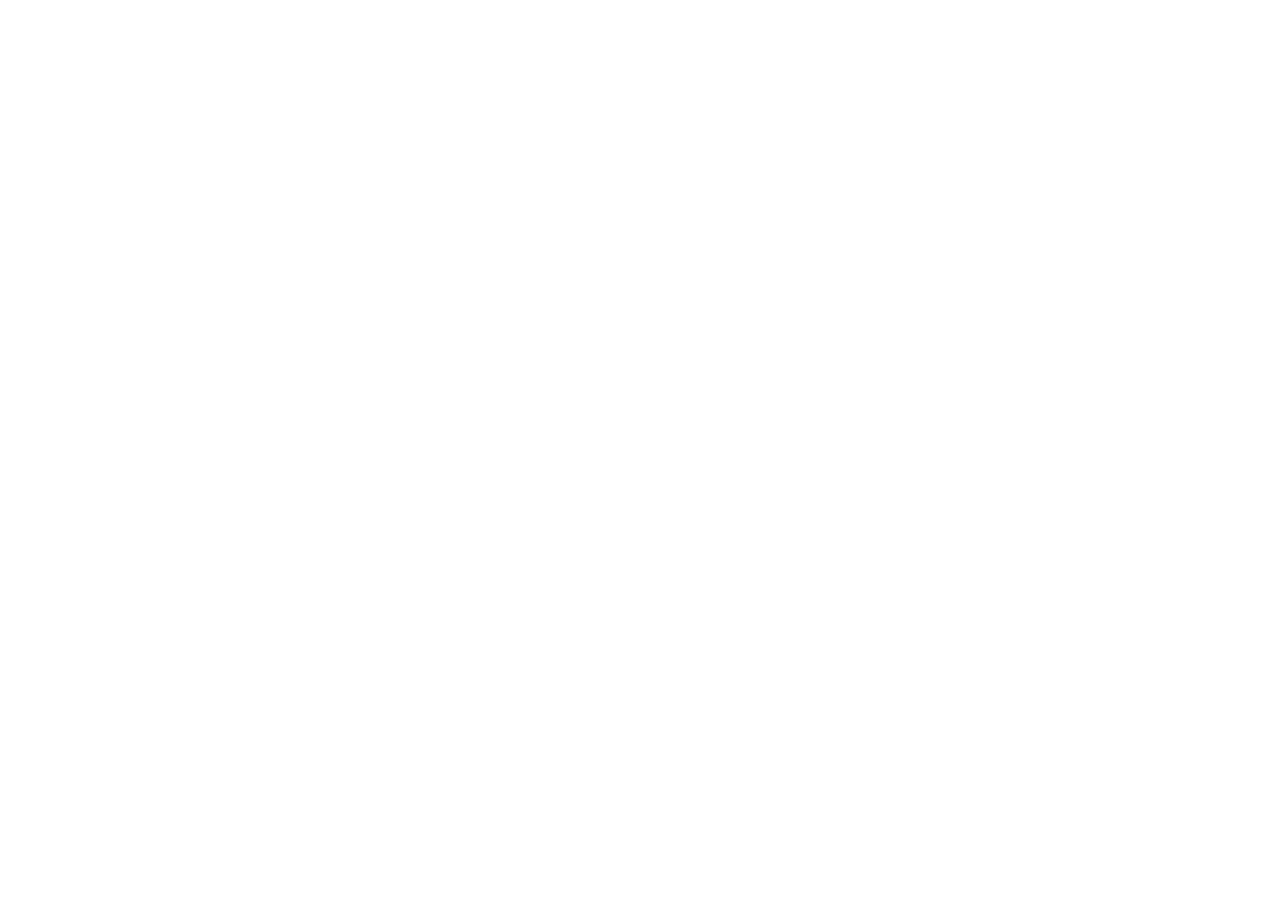
==== Beginner/Fylo beta sign up landing page/index.html @ f3df4bc3 "Initial commit" ====
<!DOCTYPE html>
<html lang="en">

<head>
   <meta charset="UTF-8">
   <meta name="viewport" content="width=device-width, initial-scale=1.0">
   <meta http-equiv="X-UA-Compatible" content="ie=edge">
   <link rel="stylesheet" href="CSS">
   <link rel="stylesheet" href="https://use.fontawesome.com/releases/v5.4.1/css/all.css">
   <title></title>
</head>

<body>
   
   <script src="./js/app.js"></script>
</body>

</html>
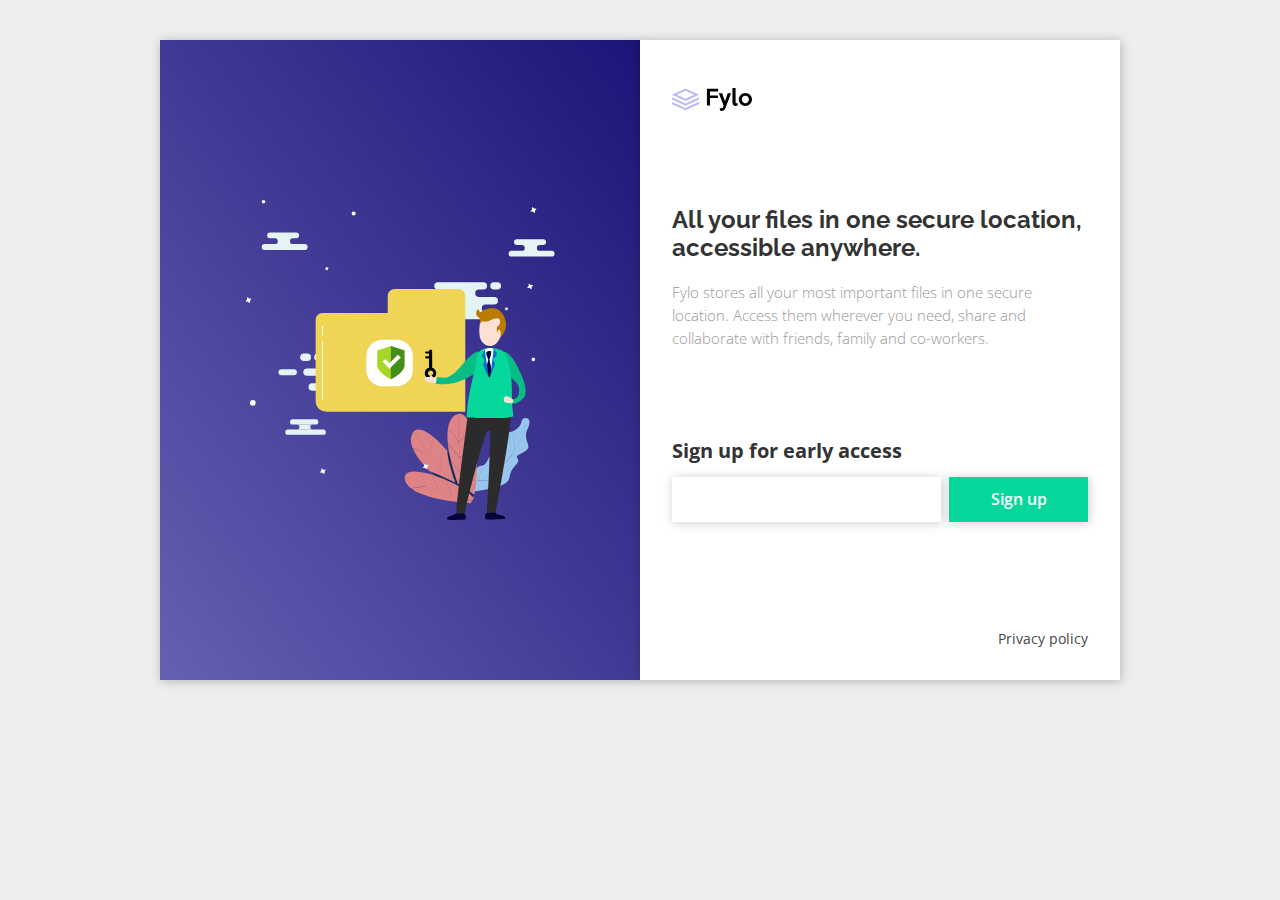
==== commit b2507677: "Mobile and desktop view" ====
--- a/Beginner/Fylo beta sign up landing page/index.html
+++ b/Beginner/Fylo beta sign up landing page/index.html
@@ -5,14 +5,75 @@
    <meta charset="UTF-8">
    <meta name="viewport" content="width=device-width, initial-scale=1.0">
    <meta http-equiv="X-UA-Compatible" content="ie=edge">
-   <link rel="stylesheet" href="CSS">
-   <link rel="stylesheet" href="https://use.fontawesome.com/releases/v5.4.1/css/all.css">
-   <title></title>
+   <link href="https://fonts.googleapis.com/css?family=Open+Sans:400,700|Raleway:700" rel="stylesheet">
+   <link rel="stylesheet" href="https://use.fontawesome.com/releases/v5.7.2/css/all.css" integrity="sha384-fnmOCqbTlWIlj8LyTjo7mOUStjsKC4pOpQbqyi7RrhN7udi9RwhKkMHpvLbHG9Sr"
+      crossorigin="anonymous">
+   <!-- End of fonts -->
+   <link rel="stylesheet" href="/normalize.css">
+   <link rel="stylesheet" href="css/styles.css">
+   <!-- End of styles -->
+   <title>Flylo Sign up page</title>
 </head>
 
 <body>
-   
-   <script src="./js/app.js"></script>
+   <main>
+      <div class="container">
+
+         <section class="content content--left">
+            <img class="content__illustration" src="./img/illustration-main.svg" alt="">
+         </section>
+         <!-- End of .content .content--left -->
+
+         <section class="content content--right">
+
+            <nav class="content__navigation">
+               <ul class="content__nav-ul">
+                  <li class="content__nav-li content__nav-li--left">
+                     <a href="#" class="content__nav-link"><img class="content__nav-img" src="./img/logo.svg" alt="Company logo"></a>
+                  </li>
+                  <li class="content__nav-li">
+                     <a href="#" class="content__nav-link" target="_blank"><i class="fab fa-twitter"></i></a>
+                  </li>
+                  <li class="content__nav-li">
+                     <a href="#" class="content__nav-link" target="_blank"><i class="fab fa-facebook-f"></i></a>
+                  </li>
+                  <li class="content__nav-li">
+                     <a href="#" class="content__nav-link" target="_blank"><i class="fas fa-envelope"></i></a>
+                  </li>
+               </ul>
+            </nav>
+            <!-- End of .conent__navigation -->
+
+            <section class="content__info">
+               <h2 class="heading content__info-title">All your files in one secure location, accessible anywhere.</h2>
+               <p class="paragraph content__info-text"> Fylo stores all your most important files in one secure
+                  location.
+                  Access them wherever you need, share and collaborate with friends,
+                  family and co-workers.</p>
+            </section>
+            <!-- End of .content__info -->
+
+            <section class="content__contact">
+               <form class="content__contact-form">
+                  <label class="content__contact-label" for="sign-up">Sign up for early access</label>
+                  <input type="text" id="sign-up" class="content__contact-input">
+                  <input type="submit" class="content__contact-submit" value="Sign up">
+               </form>
+            </section>
+            <!-- End of .content__contact -->
+
+            <footer class="content__footer">
+               <a href="#" class="content__footer-link" target="_blank">Privacy policy</a>
+            </footer>
+            <!-- End of .content__footer -->
+
+         </section>
+         <!-- End of .content .content--right -->
+
+      </div>
+      <!-- End of .container -->
+
+   </main>
 </body>
 
 </html>--- a/Beginner/Fylo beta sign up landing page/css/styles.css
+++ b/Beginner/Fylo beta sign up landing page/css/styles.css
@@ -0,0 +1,224 @@
+*,
+*::before,
+*::after {
+  -webkit-box-sizing: border-box;
+          box-sizing: border-box;
+}
+
+body {
+  background: #eee;
+  font-family: 'Open Sans';
+}
+
+.paragraph {
+  font-weight: 300;
+  line-height: 1.5;
+}
+
+.heading {
+  font-family: 'Raleway';
+  font-weight: 700;
+}
+
+.container {
+  display: -webkit-box;
+  display: -ms-flexbox;
+  display: flex;
+  -webkit-box-orient: horizontal;
+  -webkit-box-direction: normal;
+      -ms-flex-flow: row nowrap;
+          flex-flow: row nowrap;
+  -webkit-box-pack: center;
+      -ms-flex-pack: center;
+          justify-content: center;
+  max-width: 70em;
+  margin: 2em auto;
+  padding: .5em;
+}
+
+.content {
+  -webkit-box-shadow: 1px 1px 10px rgba(0, 0, 0, 0.25);
+          box-shadow: 1px 1px 10px rgba(0, 0, 0, 0.25);
+  min-height: 40em;
+  width: 30em;
+}
+
+.content--left {
+  -webkit-box-align: center;
+      -ms-flex-align: center;
+          align-items: center;
+  background: -webkit-gradient(linear, left bottom, right top, from(#6560b2), to(#1c1477));
+  background: linear-gradient(to top right, #6560b2, #1c1477);
+  display: -webkit-box;
+  display: -ms-flexbox;
+  display: flex;
+  -webkit-box-pack: center;
+      -ms-flex-pack: center;
+          justify-content: center;
+}
+
+.content__illustration {
+  display: block;
+  height: 50%;
+}
+
+.content--right {
+  background: #fff;
+  display: -webkit-box;
+  display: -ms-flexbox;
+  display: flex;
+  -webkit-box-orient: vertical;
+  -webkit-box-direction: normal;
+      -ms-flex-flow: column nowrap;
+          flex-flow: column nowrap;
+  -webkit-box-pack: justify;
+      -ms-flex-pack: justify;
+          justify-content: space-between;
+  padding: 1em;
+}
+
+.content--right > section,
+.content--right > footer {
+  padding: 1em;
+}
+
+.content__nav-ul {
+  display: -webkit-box;
+  display: -ms-flexbox;
+  display: flex;
+  -webkit-box-pack: end;
+      -ms-flex-pack: end;
+          justify-content: flex-end;
+  list-style-type: none;
+  margin: 2em 1em;
+  padding: 0;
+}
+
+.content__nav-li {
+  margin: 0 1em;
+}
+
+.content__nav-li--left {
+  margin: 0;
+  margin-right: auto;
+}
+
+.content__nav-link {
+  color: #333;
+}
+
+.content__nav-img {
+  display: block;
+  width: 5em;
+}
+
+.content__info-title {
+  color: #333;
+  font-size: 1.5rem;
+}
+
+.content__info-text {
+  color: #999;
+  font-size: .95rem;
+}
+
+.content__contact-form {
+  display: -ms-grid;
+  display: grid;
+  -ms-grid-columns: (1fr)[3];
+      grid-template-columns: repeat(3, 1fr);
+  margin-bottom: 3em;
+}
+
+.content__contact-input, .content__contact-submit {
+  -webkit-box-shadow: 1px 1px 10px rgba(0, 0, 0, 0.2);
+          box-shadow: 1px 1px 10px rgba(0, 0, 0, 0.2);
+  padding: .85em;
+}
+
+.content__contact-input {
+  border: 0;
+  -ms-grid-column: 1;
+  -ms-grid-column-span: 2;
+  grid-column: 1 / 3;
+  margin-right: .5em;
+}
+
+.content__contact-submit {
+  background: #05d69b;
+  border: 0;
+  cursor: pointer;
+  color: #fff;
+  font-weight: 600;
+}
+
+.content__contact-label {
+  color: #333;
+  font-weight: 700;
+  font-size: 1.25rem;
+  grid-column: 1 / -1;
+  margin: .75em 0;
+  -webkit-user-select: none;
+     -moz-user-select: none;
+      -ms-user-select: none;
+          user-select: none;
+}
+
+.content__footer {
+  text-align: right;
+}
+
+.content__footer-link {
+  color: #444;
+  font-size: .90rem;
+  text-decoration: none;
+}
+
+@media (max-width: 55em) {
+  body {
+    background: #fff;
+  }
+  .container {
+    -webkit-box-align: center;
+        -ms-flex-align: center;
+            align-items: center;
+    -webkit-box-orient: vertical;
+    -webkit-box-direction: normal;
+        -ms-flex-flow: column nowrap;
+            flex-flow: column nowrap;
+  }
+  .content {
+    border: 3px solid rgba(0, 0, 0, 0.103);
+  }
+  .content--left, .content--right {
+    -webkit-box-shadow: none;
+            box-shadow: none;
+  }
+  .content--left {
+    border-bottom: 0;
+  }
+  .content--right {
+    border-top: 0;
+  }
+  .content--left {
+    background: #333;
+    background: url("../img/bg-intro.svg");
+    background-repeat: no-repeat;
+    background-size: cover;
+    background-position: center;
+    position: relative;
+  }
+  .content__navigation {
+    position: absolute;
+    top: 2em;
+    width: 30em;
+  }
+  .content__nav-link {
+    color: #fff;
+  }
+  .content__nav-img {
+    -webkit-filter: invert(50%);
+            filter: invert(50%);
+  }
+}
+/*# sourceMappingURL=styles.css.map */